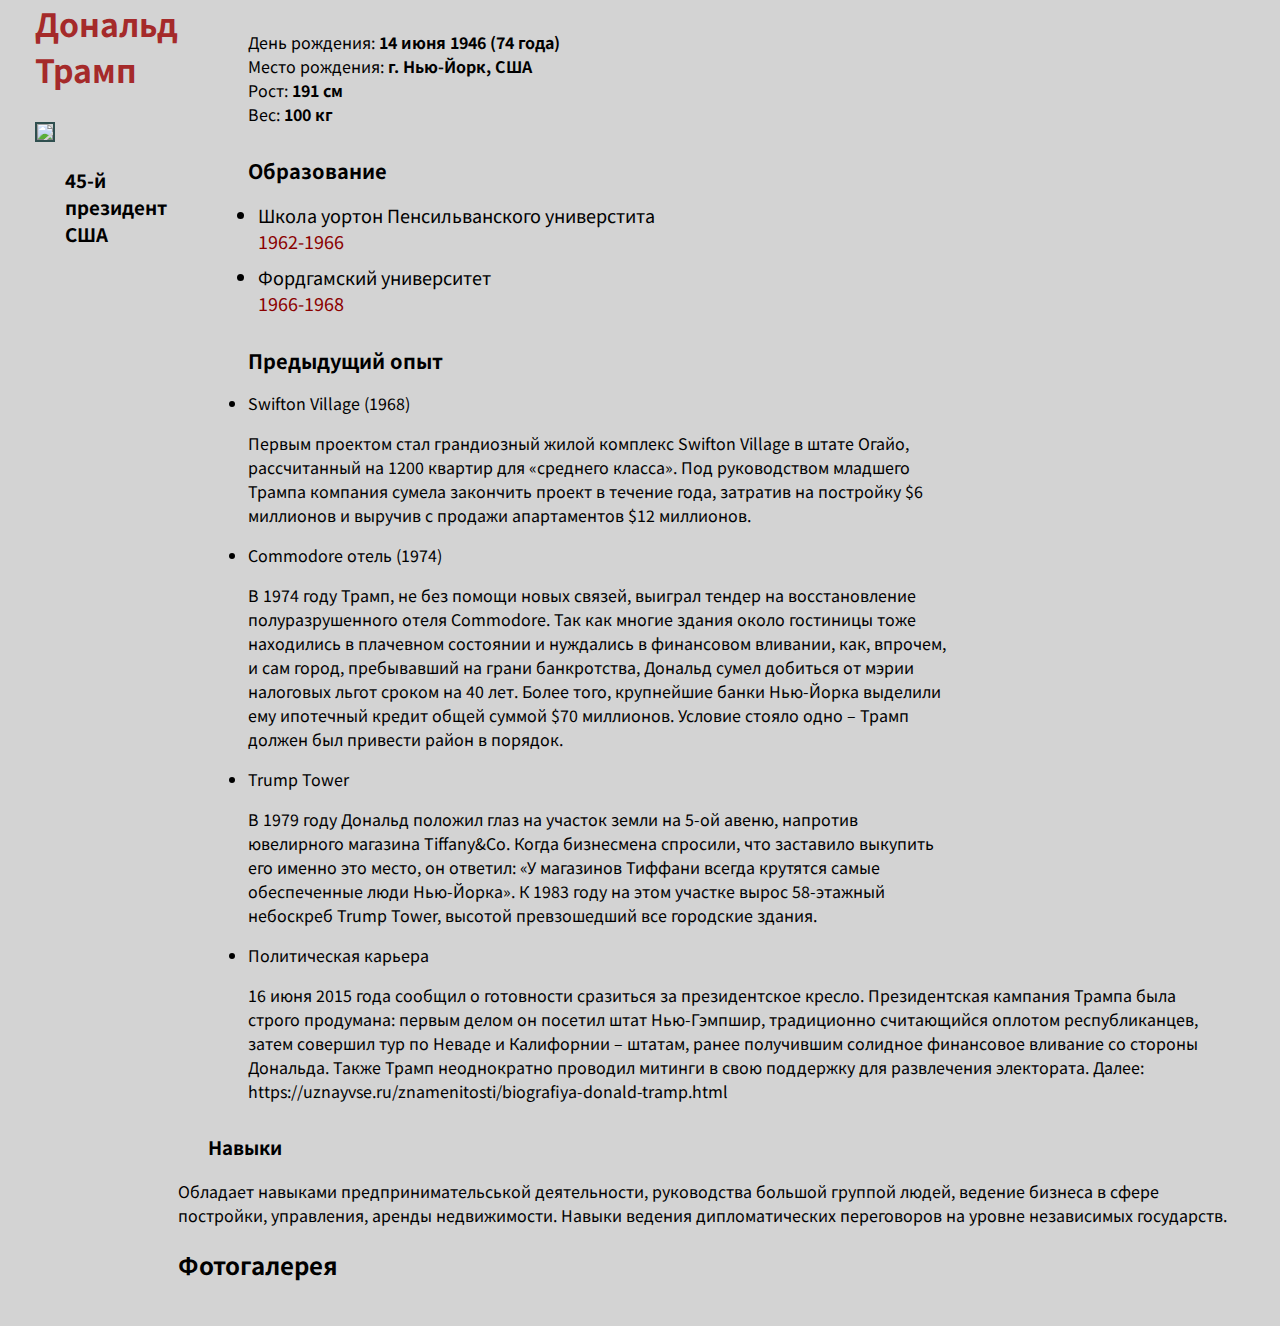
==== index.html @ 1827d162 "Add files via upload" ====
<!DOCTYPE html>
<html lang="en">
  <head>
    <meta charset="UTF-8" />
    <meta name="viewport" content="width=device-width, initial-scale=1.0" />
    <title>Резюме Дональд Трамп</title>
    <link rel="stylesheet" href="css/style.css" />
    <link
      href="https://fonts.googleapis.com/css2?family=Noto+Sans+JP&family=Roboto&display=swap"
      rel="stylesheet"
    />
  </head>
  <body>
    <head class="head">
      <div class="trump_about">
        <h1 class="trump">Дональд Трамп</h1>

        <img
          class="trump_image"
          src="https://upload.wikimedia.org/wikipedia/commons/thumb/5/56/Donald_Trump_official_portrait.jpg/800px-Donald_Trump_official_portrait.jpg"
        />
        <h3>45-й президент США</h3>
        <img
          src="https://imgc.allpostersimages.com/img/print/u-g-F8HGEK0.jpg?w=308&h=450"
          alt=""
          class="maga"
        />
      </div>
    </head>
    <main class="main">
      <ul class="list">
        <li class="list-element-2">
          День рождения: <span class="span_text">14 июня 1946 (74 года)</span>
        </li>
        <li class="list-element-2">
          Место рождения: <span class="span_text">г. Нью-Йорк, США</span>
        </li>
        <li class="list-element-2">
          Рост: <span class="span_text">191 см </span>
        </li>
        <li class="list-element-2">
          Вес: <span class="span_text">100 кг</span>
        </li>
      </ul>
      <ul class="list">
        <h2 class="h2">Образование</h2>
        <li class="list-element">
          Школа уортон Пенсильванского универстита
          <span class="span"> <br />1962-1966 </span>
        </li>
        <li class="list-element">
          Фордгамский университет
          <span class="span"> <br />1966-1968 </span>
        </li>
      </ul>
      <ul class="list">
        <h2 class="h2">Предыдущий опыт</h2>
        <li>
          Swifton Village (1968)

          <p class="text">
            Первым проектом стал грандиозный жилой комплекс Swifton Village в
            штате Огайо, рассчитанный на 1200 квартир для «среднего класса». Под
            руководством младшего Трампа компания сумела закончить проект в
            течение года, затратив на постройку $6 миллионов и выручив с продажи
            апартаментов $12 миллионов.
          </p>
        </li>
        <li>
          Commodore отель (1974)
          <p class="text">
            В 1974 году Трамп, не без помощи новых связей, выиграл тендер на
            восстановление полуразрушенного отеля Commodore. Так как многие
            здания около гостиницы тоже находились в плачевном состоянии и
            нуждались в финансовом вливании, как, впрочем, и сам город,
            пребывавший на грани банкротства, Дональд сумел добиться от мэрии
            налоговых льгот сроком на 40 лет. Более того, крупнейшие банки
            Нью-Йорка выделили ему ипотечный кредит общей суммой $70 миллионов.
            Условие стояло одно – Трамп должен был привести район в порядок.
          </p>
        </li>
        <li>
          Trump Tower
          <p class="text">
            В 1979 году Дональд положил глаз на участок земли на 5-ой авеню,
            напротив ювелирного магазина Tiffany&Co. Когда бизнесмена спросили,
            что заставило выкупить его именно это место, он ответил: «У
            магазинов Тиффани всегда крутятся самые обеспеченные люди
            Нью-Йорка». К 1983 году на этом участке вырос 58-этажный небоскреб
            Trump Tower, высотой превзошедший все городские здания.
          </p>
        </li>

        <li>
          Политическая карьера
          <p>
            16 июня 2015 года сообщил о готовности сразиться за президентское
            кресло. Президентская кампания Трампа была строго продумана: первым
            делом он посетил штат Нью-Гэмпшир, традиционно считающийся оплотом
            республиканцев, затем совершил тур по Неваде и Калифорнии – штатам,
            ранее получившим солидное финансовое вливание со стороны Дональда.
            Также Трамп неоднократно проводил митинги в свою поддержку для
            развлечения электората. Далее:
            https://uznayvse.ru/znamenitosti/biografiya-donald-tramp.html
          </p>
        </li>
      </ul>

      <section>
        <h3 class="h3">Навыки</h3>
        <p>
          Обладает навыками предпринимательськой деятельности, руководства
          большой группой людей, ведение бизнеса в сфере постройки, управления,
          аренды недвижимости. Навыки ведения дипломатических переговоров на
          уровне независимых государств.
        </p>
      </section>
      <section>
        <h2>Фотогалерея</h2>
        <img
          src="https://uznayvse.ru/images/content/2019/12/uzn_15759718580.jpg"
          alt=""
          class="photos"
        />
        <img
          src="https://uznayvse.ru/images/content/2017/1/uzn_14854381257.jpg"
          alt=""
          class="photos"
        />
        <img
          src="https://uznayvse.ru/images/stories2016/uzn_1459174820.jpg"
          alt=""
          class="photos"
        />
        <img
          src="https://uznayvse.ru/images/stories2016/uzn_1459174945.jpg"
          alt=""
          class="photos"
        />
        <img
          src="https://uznayvse.ru/images/stories2016/uzn_1459175154.jpg"
          alt=""
          class="photos"
        />
        <img
          src="https://uznayvse.ru/images/stories2016/uzn_1459173979.jpg"
          alt=""
          class="photos"
        />
      </section>
    </main>
  </body>
</html>
---- css/style.css ----
body {
  margin: auto;
  max-width: 1210px;
  background-color: lightgray;
  color: black;
  display: flex;
  font-family: "Noto Sans JP", sans-serif;
}

.trump {
  margin: auto auto 30px auto;
}
.trump_image {
  width: 300px;
  border: solid 2px darkslategrey;
}
h1 {
  color: brown;
}
.h2 {
  margin-top: 30px;
  font-size: 20px;
}
h3 {
  margin-left: 30px;
}
.list {
  margin: 30px;
}
.list-element {
  font-size: 18px;
  margin: 10px;
}
.list-element-2 {
  list-style-type: none;
}
.span {
  color: darkred;
}
.span_text {
  font-weight: bold;
}
.text {
  max-width: 700px;
}

.photos {
  max-width: 250px;
}
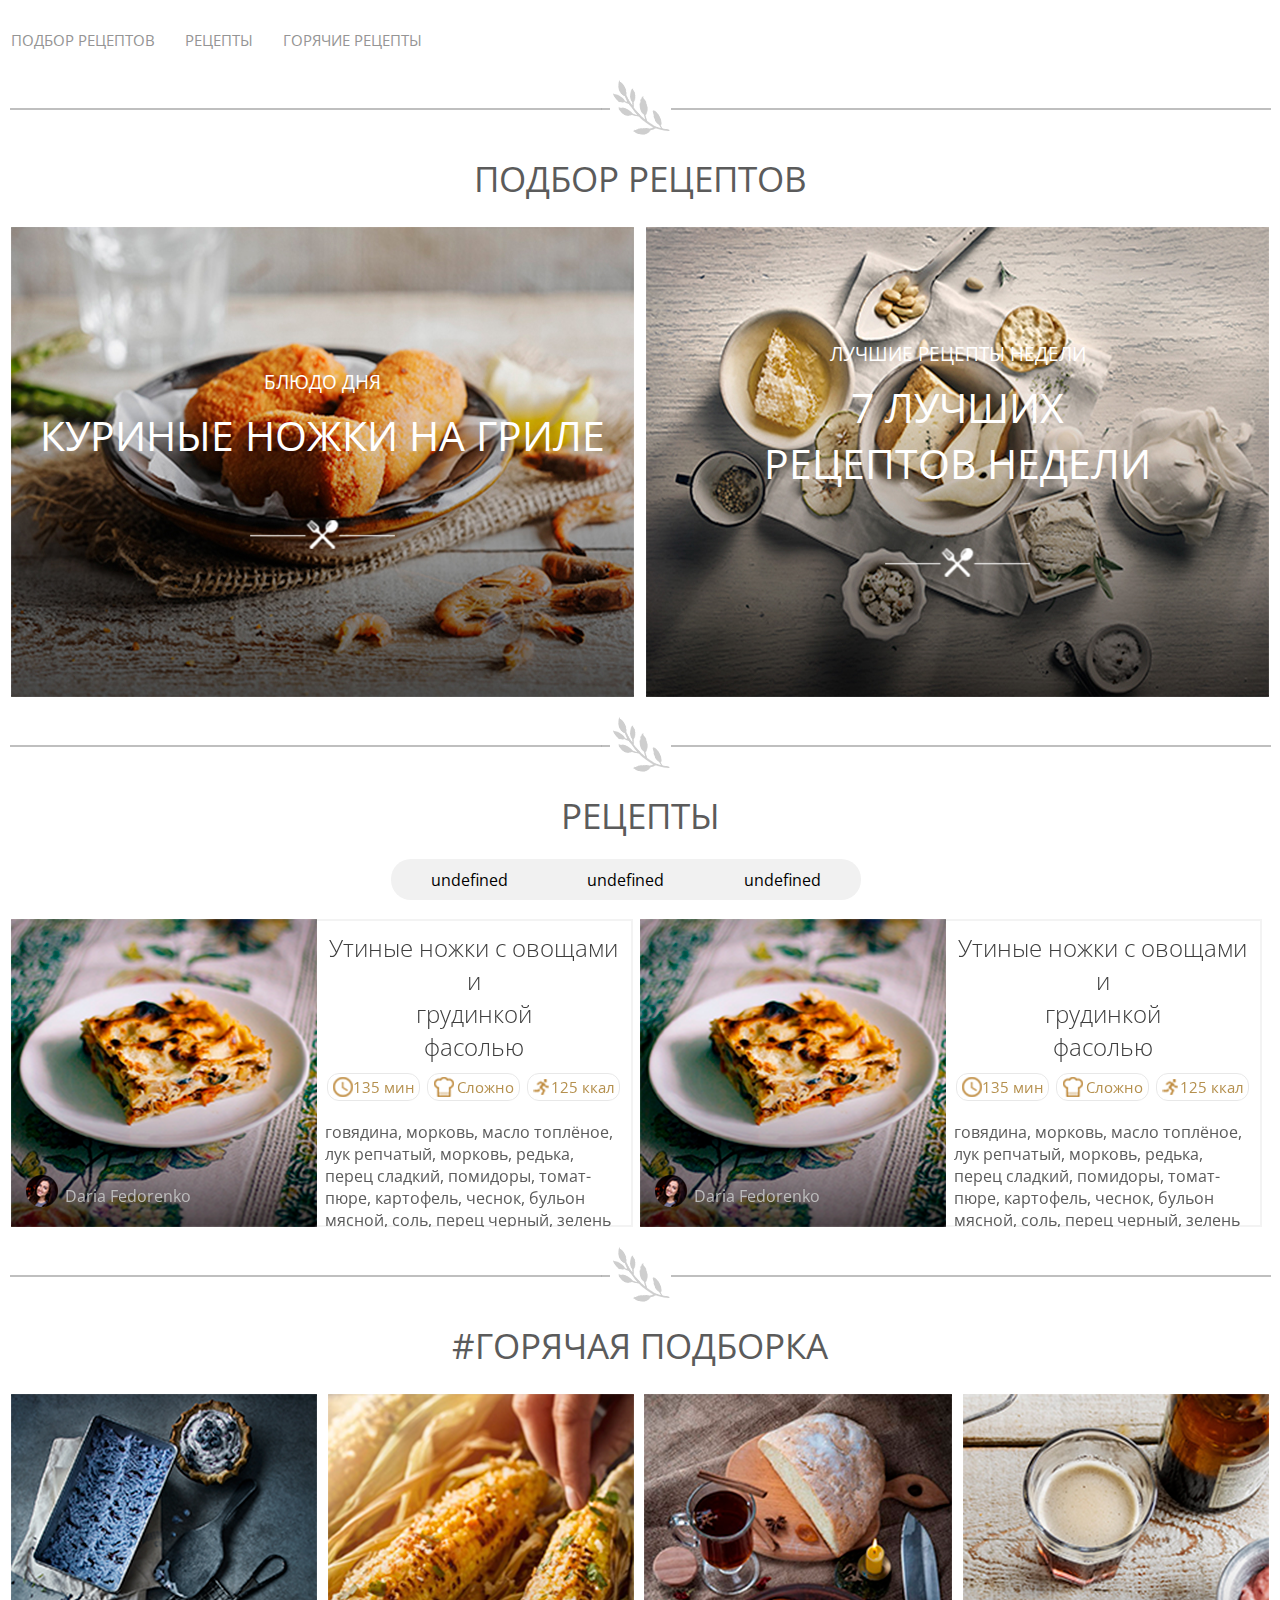
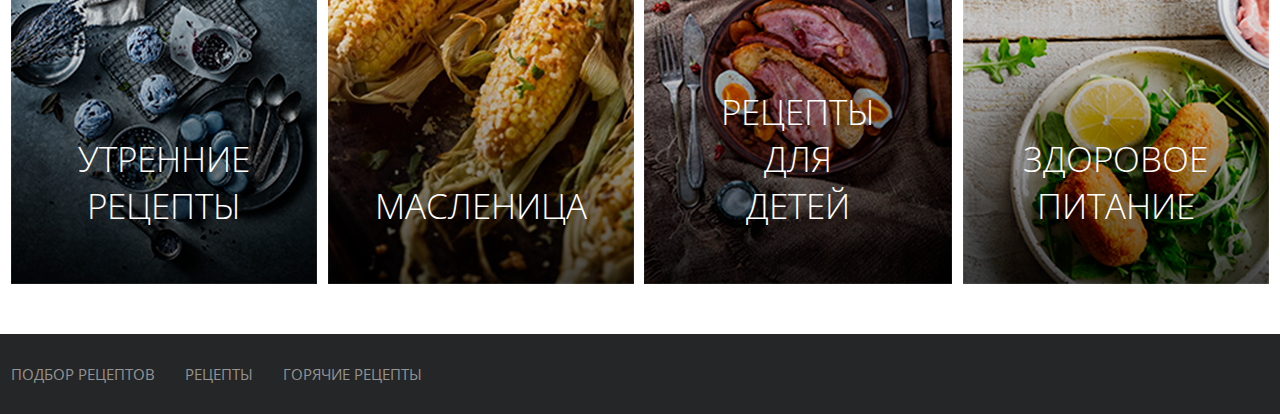
==== commit 3b85e257: "upload HW-2 with slider" ====
--- a/index.html
+++ b/index.html
@@ -3,151 +3,625 @@
   <head>
     <meta charset="UTF-8" />
     <meta name="viewport" content="width=device-width, initial-scale=1.0" />
-    <title>Резюме Дональд Трамп</title>
     <link rel="stylesheet" href="css/style.css" />
+    <link rel="stylesheet" href="css/slick.css" />
     <link
-      href="https://fonts.googleapis.com/css2?family=Noto+Sans+JP&family=Roboto&display=swap"
+      href="https://fonts.googleapis.com/css2?family=Lato&family=Open+Sans&display=swap"
       rel="stylesheet"
     />
+    <title>Lesson-2 HW</title>
   </head>
+
   <body>
-    <head class="head">
-      <div class="trump_about">
-        <h1 class="trump">Дональд Трамп</h1>
-
-        <img
-          class="trump_image"
-          src="https://upload.wikimedia.org/wikipedia/commons/thumb/5/56/Donald_Trump_official_portrait.jpg/800px-Donald_Trump_official_portrait.jpg"
-        />
-        <h3>45-й президент США</h3>
-        <img
-          src="https://imgc.allpostersimages.com/img/print/u-g-F8HGEK0.jpg?w=308&h=450"
-          alt=""
-          class="maga"
-        />
-      </div>
-    </head>
-    <main class="main">
-      <ul class="list">
-        <li class="list-element-2">
-          День рождения: <span class="span_text">14 июня 1946 (74 года)</span>
-        </li>
-        <li class="list-element-2">
-          Место рождения: <span class="span_text">г. Нью-Йорк, США</span>
-        </li>
-        <li class="list-element-2">
-          Рост: <span class="span_text">191 см </span>
-        </li>
-        <li class="list-element-2">
-          Вес: <span class="span_text">100 кг</span>
-        </li>
-      </ul>
-      <ul class="list">
-        <h2 class="h2">Образование</h2>
-        <li class="list-element">
-          Школа уортон Пенсильванского универстита
-          <span class="span"> <br />1962-1966 </span>
-        </li>
-        <li class="list-element">
-          Фордгамский университет
-          <span class="span"> <br />1966-1968 </span>
-        </li>
-      </ul>
-      <ul class="list">
-        <h2 class="h2">Предыдущий опыт</h2>
-        <li>
-          Swifton Village (1968)
-
-          <p class="text">
-            Первым проектом стал грандиозный жилой комплекс Swifton Village в
-            штате Огайо, рассчитанный на 1200 квартир для «среднего класса». Под
-            руководством младшего Трампа компания сумела закончить проект в
-            течение года, затратив на постройку $6 миллионов и выручив с продажи
-            апартаментов $12 миллионов.
-          </p>
-        </li>
-        <li>
-          Commodore отель (1974)
-          <p class="text">
-            В 1974 году Трамп, не без помощи новых связей, выиграл тендер на
-            восстановление полуразрушенного отеля Commodore. Так как многие
-            здания около гостиницы тоже находились в плачевном состоянии и
-            нуждались в финансовом вливании, как, впрочем, и сам город,
-            пребывавший на грани банкротства, Дональд сумел добиться от мэрии
-            налоговых льгот сроком на 40 лет. Более того, крупнейшие банки
-            Нью-Йорка выделили ему ипотечный кредит общей суммой $70 миллионов.
-            Условие стояло одно – Трамп должен был привести район в порядок.
-          </p>
-        </li>
-        <li>
-          Trump Tower
-          <p class="text">
-            В 1979 году Дональд положил глаз на участок земли на 5-ой авеню,
-            напротив ювелирного магазина Tiffany&Co. Когда бизнесмена спросили,
-            что заставило выкупить его именно это место, он ответил: «У
-            магазинов Тиффани всегда крутятся самые обеспеченные люди
-            Нью-Йорка». К 1983 году на этом участке вырос 58-этажный небоскреб
-            Trump Tower, высотой превзошедший все городские здания.
-          </p>
-        </li>
-
-        <li>
-          Политическая карьера
-          <p>
-            16 июня 2015 года сообщил о готовности сразиться за президентское
-            кресло. Президентская кампания Трампа была строго продумана: первым
-            делом он посетил штат Нью-Гэмпшир, традиционно считающийся оплотом
-            республиканцев, затем совершил тур по Неваде и Калифорнии – штатам,
-            ранее получившим солидное финансовое вливание со стороны Дональда.
-            Также Трамп неоднократно проводил митинги в свою поддержку для
-            развлечения электората. Далее:
-            https://uznayvse.ru/znamenitosti/biografiya-donald-tramp.html
-          </p>
-        </li>
-      </ul>
-
-      <section>
-        <h3 class="h3">Навыки</h3>
-        <p>
-          Обладает навыками предпринимательськой деятельности, руководства
-          большой группой людей, ведение бизнеса в сфере постройки, управления,
-          аренды недвижимости. Навыки ведения дипломатических переговоров на
-          уровне независимых государств.
-        </p>
+    <!-- Верхняя часть-->
+    <header>
+      <section class="container">
+        <nav>
+          <ul class="nav-bar">
+            <li class="nav-bar_item">
+              <a class="nav-bar_link" href="#sel-rec">Подбор рецептов</a>
+            </li>
+            <li class="nav-bar_item">
+              <a class="nav-bar_link" href="#recipes">Рецепты</a>
+            </li>
+            <li class="nav-bar_item">
+              <a class="nav-bar_link" href="#hot_rec">Горячие рецепты</a>
+            </li>
+          </ul>
+        </nav>
       </section>
-      <section>
-        <h2>Фотогалерея</h2>
-        <img
-          src="https://uznayvse.ru/images/content/2019/12/uzn_15759718580.jpg"
-          alt=""
-          class="photos"
-        />
-        <img
-          src="https://uznayvse.ru/images/content/2017/1/uzn_14854381257.jpg"
-          alt=""
-          class="photos"
-        />
-        <img
-          src="https://uznayvse.ru/images/stories2016/uzn_1459174820.jpg"
-          alt=""
-          class="photos"
-        />
-        <img
-          src="https://uznayvse.ru/images/stories2016/uzn_1459174945.jpg"
-          alt=""
-          class="photos"
-        />
-        <img
-          src="https://uznayvse.ru/images/stories2016/uzn_1459175154.jpg"
-          alt=""
-          class="photos"
-        />
-        <img
-          src="https://uznayvse.ru/images/stories2016/uzn_1459173979.jpg"
-          alt=""
-          class="photos"
-        />
+
+      <div class="separator"></div>
+    </header>
+
+    <!-- Центральная часть-->
+    <main>
+      <section class="container">
+        <h2 id="sel-rec" class="section-title">подбор рецептов</h2>
+        <section class="section-recipes">
+          <!--Первое промо-->
+          <div class="promo promo-1">
+            <div class="promo_text">
+              <p>Блюдо дня</p>
+              <p class="promo_text-title">Куриные ножки на гриле</p>
+              <img src="./img/img__icons.png" />
+            </div>
+          </div>
+
+          <!--Второе прмомо-->
+
+          <div class="promo promo-2">
+            <div class="promo_text">
+              <p>лучшие рецепты недели</p>
+              <p class="promo_text-title title-2">7 лучших рецептов недели</p>
+              <img src="./img/img__icons.png" />
+            </div>
+          </div>
+        </section>
+        <div class="separator"></div>
+
+        <!--Рецепты-->
+
+        <section class="recipes-choise">
+          <h2 id="recipes" class="section-title">рецепты</h2>
+          <!--Селектор категории-->
+
+          <div class="box-parent">
+            <!--Первый рецепт-->
+            <div class="recipe">
+              <div class="recipe-img legs">
+                <div class="rec-author">
+                  <img
+                    class="img-author"
+                    src="./img/icons/Эллипс 1.png"
+                    alt=""
+                  />
+                  <p>Daria Fedorenko</p>
+                </div>
+              </div>
+
+              <div class="rec-text">
+                <h3 class="recipe-title">
+                  Утиные ножки с овощами и <br />
+                  грудинкой <br />
+                  фасолью
+                </h3>
+                <div class="recipe-list">
+                  <div class="recipe-list_item">
+                    <img src="img/icons/time.png" alt="time" srcset="" />
+                    <p>135 мин</p>
+                  </div>
+                  <div class="recipe-list_item">
+                    <img
+                      class="icons"
+                      src="img/icons/hard.png"
+                      alt="hard"
+                      srcset=""
+                    />
+                    <p>Сложно</p>
+                  </div>
+                  <div class="recipe-list_item">
+                    <img src="img/icons/kaloriy 3.png" alt="ccal" srcset="" />
+                    <p>125 ккал</p>
+                  </div>
+                </div>
+                <p class="howdo">
+                  говядина, морковь, масло топлёное, лук репчатый, морковь,
+                  редька, перец сладкий, помидоры, томат-пюре, картофель,
+                  чеснок, бульон мясной, соль, перец черный, зелень петрушки...
+                </p>
+                <div class="soc-media">
+                  <div class="like">
+                    <img
+                      class="like-img"
+                      src="img/socials/like.png"
+                      alt="like"
+                    />
+                    <p>16</p>
+                  </div>
+                  <div>
+                    <a
+                      class="soc-icons"
+                      href="https://www.vk.com"
+                      class="soc-link"
+                    >
+                      <img src="img/socials/vk.png" alt="" />
+                    </a>
+                    <a
+                      class="soc-icons"
+                      href="https://www.facebook.com"
+                      class="soc-link"
+                    >
+                      <img src="img/socials/facebook.png" alt="fb" />
+                    </a>
+                    <a
+                      class="soc-icons"
+                      href="https://www.odnoklassniki.com"
+                      class="soc-link"
+                    >
+                      <img
+                        src="img/socials/odnoklassniki.png"
+                        alt="odnoklassniki"
+                      />
+                    </a>
+                  </div>
+                </div>
+              </div>
+            </div>
+
+            <div class="recipe">
+              <div class="recipe-img legs">
+                <div class="rec-author">
+                  <img
+                    class="img-author"
+                    src="./img/icons/Эллипс 1.png"
+                    alt=""
+                  />
+                  <p>Daria Fedorenko</p>
+                </div>
+              </div>
+
+              <div class="rec-text">
+                <h3 class="recipe-title">
+                  Утиные ножки с овощами и <br />
+                  грудинкой <br />
+                  фасолью
+                </h3>
+                <div class="recipe-list">
+                  <div class="recipe-list_item">
+                    <img src="img/icons/time.png" alt="time" srcset="" />
+                    <p>135 мин</p>
+                  </div>
+                  <div class="recipe-list_item">
+                    <img
+                      class="icons"
+                      src="img/icons/hard.png"
+                      alt="hard"
+                      srcset=""
+                    />
+                    <p>Сложно</p>
+                  </div>
+                  <div class="recipe-list_item">
+                    <img src="img/icons/kaloriy 3.png" alt="ccal" srcset="" />
+                    <p>125 ккал</p>
+                  </div>
+                </div>
+                <p class="howdo">
+                  говядина, морковь, масло топлёное, лук репчатый, морковь,
+                  редька, перец сладкий, помидоры, томат-пюре, картофель,
+                  чеснок, бульон мясной, соль, перец черный, зелень петрушки...
+                </p>
+                <div class="soc-media">
+                  <div class="like">
+                    <img
+                      class="like-img"
+                      src="img/socials/like.png"
+                      alt="like"
+                    />
+                    <p>16</p>
+                  </div>
+                  <div>
+                    <a
+                      class="soc-icons"
+                      href="https://www.vk.com"
+                      class="soc-link"
+                    >
+                      <img src="img/socials/vk.png" alt="" />
+                    </a>
+                    <a
+                      class="soc-icons"
+                      href="https://www.facebook.com"
+                      class="soc-link"
+                    >
+                      <img src="img/socials/facebook.png" alt="fb" />
+                    </a>
+                    <a
+                      class="soc-icons"
+                      href="https://www.odnoklassniki.com"
+                      class="soc-link"
+                    >
+                      <img
+                        src="img/socials/odnoklassniki.png"
+                        alt="odnoklassniki"
+                      />
+                    </a>
+                  </div>
+                </div>
+              </div>
+            </div>
+
+            <div class="recipe">
+              <div class="recipe-img salad">
+                <div class="rec-author">
+                  <img
+                    class="img-author"
+                    src="./img/icons/Эллипс 1.png"
+                    alt=""
+                  />
+                  <p>Hristin Fedorenko</p>
+                </div>
+              </div>
+
+              <div class="rec-text">
+                <h3 class="recipe-title">
+                  Салат из свеклы с козьим сыром и медовой заправкой
+                </h3>
+                <div class="recipe-list">
+                  <div class="recipe-list_item">
+                    <img src="img/icons/time.png" alt="time" srcset="" />
+                    <p>35 мин</p>
+                  </div>
+                  <div class="recipe-list_item">
+                    <img
+                      class="icons"
+                      src="img/icons/hard.png"
+                      alt="hard"
+                      srcset=""
+                    />
+                    <p>Cложно</p>
+                  </div>
+                  <div class="recipe-list_item">
+                    <img src="img/icons/kaloriy 3.png" alt="ccal" srcset="" />
+                    <p>125 ккал</p>
+                  </div>
+                </div>
+                <p class="howdo">
+                  говядина, масло топлёное, лук репчатый, морковь, редька, перец
+                  сладкий, помидоры, томат-пюре, картофель...
+                </p>
+                <div class="soc-media">
+                  <div class="like">
+                    <img
+                      class="like-img"
+                      src="img/socials/like.png"
+                      alt="like"
+                    />
+                    <p>16</p>
+                  </div>
+                  <div>
+                    <a
+                      class="soc-icons"
+                      href="https://www.vk.com"
+                      class="soc-link"
+                    >
+                      <img src="img/socials/vk.png" alt="" />
+                    </a>
+                    <a
+                      class="soc-icons"
+                      href="https://www.facebook.com"
+                      class="soc-link"
+                    >
+                      <img src="img/socials/facebook.png" alt="fb" />
+                    </a>
+                    <a
+                      class="soc-icons"
+                      href="https://www.odnoklassniki.com"
+                      class="soc-link"
+                    >
+                      <img
+                        src="img/socials/odnoklassniki.png"
+                        alt="odnoklassniki"
+                      />
+                    </a>
+                  </div>
+                </div>
+              </div>
+            </div>
+            <div class="recipe">
+              <div class="recipe-img legs">
+                <div class="rec-author">
+                  <img
+                    class="img-author"
+                    src="./img/icons/Эллипс 1.png"
+                    alt=""
+                  />
+                  <p>Daria Fedorenko</p>
+                </div>
+              </div>
+
+              <div class="rec-text">
+                <h3 class="recipe-title">
+                  Утиные ножки с овощами и <br />
+                  грудинкой <br />
+                  фасолью
+                </h3>
+                <div class="recipe-list">
+                  <div class="recipe-list_item">
+                    <img src="img/icons/time.png" alt="time" srcset="" />
+                    <p>135 мин</p>
+                  </div>
+                  <div class="recipe-list_item">
+                    <img
+                      class="icons"
+                      src="img/icons/hard.png"
+                      alt="hard"
+                      srcset=""
+                    />
+                    <p>Сложно</p>
+                  </div>
+                  <div class="recipe-list_item">
+                    <img src="img/icons/kaloriy 3.png" alt="ccal" srcset="" />
+                    <p>125 ккал</p>
+                  </div>
+                </div>
+                <p class="howdo">
+                  говядина, морковь, масло топлёное, лук репчатый, морковь,
+                  редька, перец сладкий, помидоры, томат-пюре, картофель,
+                  чеснок, бульон мясной, соль, перец черный, зелень петрушки...
+                </p>
+                <div class="soc-media">
+                  <div class="like">
+                    <img
+                      class="like-img"
+                      src="img/socials/like.png"
+                      alt="like"
+                    />
+                    <p>16</p>
+                  </div>
+                  <div>
+                    <a
+                      class="soc-icons"
+                      href="https://www.vk.com"
+                      class="soc-link"
+                    >
+                      <img src="img/socials/vk.png" alt="" />
+                    </a>
+                    <a
+                      class="soc-icons"
+                      href="https://www.facebook.com"
+                      class="soc-link"
+                    >
+                      <img src="img/socials/facebook.png" alt="fb" />
+                    </a>
+                    <a
+                      class="soc-icons"
+                      href="https://www.odnoklassniki.com"
+                      class="soc-link"
+                    >
+                      <img
+                        src="img/socials/odnoklassniki.png"
+                        alt="odnoklassniki"
+                      />
+                    </a>
+                  </div>
+                </div>
+              </div>
+            </div>
+
+            <div class="recipe">
+              <div class="recipe-img legs">
+                <div class="rec-author">
+                  <img
+                    class="img-author"
+                    src="./img/icons/Эллипс 1.png"
+                    alt=""
+                  />
+                  <p>Daria Fedorenko</p>
+                </div>
+              </div>
+
+              <div class="rec-text">
+                <h3 class="recipe-title">
+                  Утиные ножки с овощами и <br />
+                  грудинкой <br />
+                  фасолью
+                </h3>
+                <div class="recipe-list">
+                  <div class="recipe-list_item">
+                    <img src="img/icons/time.png" alt="time" srcset="" />
+                    <p>135 мин</p>
+                  </div>
+                  <div class="recipe-list_item">
+                    <img
+                      class="icons"
+                      src="img/icons/hard.png"
+                      alt="hard"
+                      srcset=""
+                    />
+                    <p>Сложно</p>
+                  </div>
+                  <div class="recipe-list_item">
+                    <img src="img/icons/kaloriy 3.png" alt="ccal" srcset="" />
+                    <p>125 ккал</p>
+                  </div>
+                </div>
+                <p class="howdo">
+                  говядина, морковь, масло топлёное, лук репчатый, морковь,
+                  редька, перец сладкий, помидоры, томат-пюре, картофель,
+                  чеснок, бульон мясной, соль, перец черный, зелень петрушки...
+                </p>
+                <div class="soc-media">
+                  <div class="like">
+                    <img
+                      class="like-img"
+                      src="img/socials/like.png"
+                      alt="like"
+                    />
+                    <p>16</p>
+                  </div>
+                  <div>
+                    <a
+                      class="soc-icons"
+                      href="https://www.vk.com"
+                      class="soc-link"
+                    >
+                      <img src="img/socials/vk.png" alt="" />
+                    </a>
+                    <a
+                      class="soc-icons"
+                      href="https://www.facebook.com"
+                      class="soc-link"
+                    >
+                      <img src="img/socials/facebook.png" alt="fb" />
+                    </a>
+                    <a
+                      class="soc-icons"
+                      href="https://www.odnoklassniki.com"
+                      class="soc-link"
+                    >
+                      <img
+                        src="img/socials/odnoklassniki.png"
+                        alt="odnoklassniki"
+                      />
+                    </a>
+                  </div>
+                </div>
+              </div>
+            </div>
+            <div class="recipe">
+              <div class="recipe-img legs">
+                <div class="rec-author">
+                  <img
+                    class="img-author"
+                    src="./img/icons/Эллипс 1.png"
+                    alt=""
+                  />
+                  <p>Daria Fedorenko</p>
+                </div>
+              </div>
+
+              <div class="rec-text">
+                <h3 class="recipe-title">
+                  Утиные ножки с овощами и <br />
+                  грудинкой <br />
+                  фасолью
+                </h3>
+                <div class="recipe-list">
+                  <div class="recipe-list_item">
+                    <img src="img/icons/time.png" alt="time" srcset="" />
+                    <p>135 мин</p>
+                  </div>
+                  <div class="recipe-list_item">
+                    <img
+                      class="icons"
+                      src="img/icons/hard.png"
+                      alt="hard"
+                      srcset=""
+                    />
+                    <p>Сложно</p>
+                  </div>
+                  <div class="recipe-list_item">
+                    <img src="img/icons/kaloriy 3.png" alt="ccal" srcset="" />
+                    <p>125 ккал</p>
+                  </div>
+                </div>
+                <p class="howdo">
+                  говядина, морковь, масло топлёное, лук репчатый, морковь,
+                  редька, перец сладкий, помидоры, томат-пюре, картофель,
+                  чеснок, бульон мясной, соль, перец черный, зелень петрушки...
+                </p>
+                <div class="soc-media">
+                  <div class="like">
+                    <img
+                      class="like-img"
+                      src="img/socials/like.png"
+                      alt="like"
+                    />
+                    <p>16</p>
+                  </div>
+                  <div>
+                    <a
+                      class="soc-icons"
+                      href="https://www.vk.com"
+                      class="soc-link"
+                    >
+                      <img src="img/socials/vk.png" alt="" />
+                    </a>
+                    <a
+                      class="soc-icons"
+                      href="https://www.facebook.com"
+                      class="soc-link"
+                    >
+                      <img src="img/socials/facebook.png" alt="fb" />
+                    </a>
+                    <a
+                      class="soc-icons"
+                      href="https://www.odnoklassniki.com"
+                      class="soc-link"
+                    >
+                      <img
+                        src="img/socials/odnoklassniki.png"
+                        alt="odnoklassniki"
+                      />
+                    </a>
+                  </div>
+                </div>
+              </div>
+            </div>
+          </div>
+        </section>
+        <div class="separator"></div>
+        <section class="hot compilation">
+          <h2 id="hot_rec" class="section-title last-child">
+            горячая подборка
+          </h2>
+          <div class="recipe-compilation">
+            <div class="recipe-compilation_item">
+              <img
+                class="compilation_img"
+                src="./img/compilation/img_one.png"
+                alt=""
+                srcset=""
+              />
+              <p class="compilation_img-text">
+                Утренние <br />
+                рецепты
+              </p>
+            </div>
+            <div class="recipe-compilation_item">
+              <img
+                class="compilation_img"
+                src="./img/compilation/img_2.png"
+                alt=""
+                srcset=""
+              />
+              <p class="compilation_img-text">Масленица</p>
+            </div>
+            <div class="recipe-compilation_item">
+              <img
+                class="compilation_img"
+                src="./img/compilation/4 копия 16.png"
+                alt=""
+                srcset=""
+              />
+              <p class="compilation_img-text">
+                Рецепты <br />
+                для <br />
+                детей
+              </p>
+            </div>
+            <div class="recipe-compilation_item">
+              <img
+                class="compilation_img"
+                src="./img/compilation/4 копия 15.png"
+                alt=""
+                srcset=""
+              />
+              <p class="compilation_img-text">Здоровое питание</p>
+            </div>
+          </div>
+        </section>
       </section>
     </main>
+
+    <!--Footer-->
+    <footer class="footer">
+      <section class="container">
+        <ul class="nav-bar">
+          <li class="nav-bar_item">
+            <a class="nav-bar_link" href="#sel-rec">Подбор рецептов</a>
+          </li>
+          <li class="nav-bar_item">
+            <a class="nav-bar_link" href="#recipes">Рецепты</a>
+          </li>
+          <li class="nav-bar_item">
+            <a class="nav-bar_link" href="#hot_rec">Горячие рецепты</a>
+          </li>
+        </ul>
+      </section>
+    </footer>
+    <script src="https://code.jquery.com/jquery-3.5.1.min.js"></script>
+    <script src="js/slick.min.js"></script>
+    <script src="js/main.js"></script>
   </body>
 </html>
--- a/css/style.css
+++ b/css/style.css
@@ -1,49 +1,312 @@
+* {
+  margin: 0;
+  padding: 0;
+  box-sizing: border-box;
+  text-decoration: none;
+  list-style-type: none;
+  scroll-behavior: smooth;
+}
 body {
+  cursor: url("../img/icons/kolpak-pekarskiy.png"), auto;
+  font-family: "Myriad Pro Regular", "Open Sans", sans-serif;
   margin: auto;
-  max-width: 1210px;
-  background-color: lightgray;
-  color: black;
-  display: flex;
-  font-family: "Noto Sans JP", sans-serif;
-}
-
-.trump {
-  margin: auto auto 30px auto;
-}
-.trump_image {
+}
+
+.container {
+  max-width: 1260px;
+  width: 100%;
+  margin: 0 auto;
+}
+
+.container {
+  max-width: 1258px;
+  margin: auto;
+}
+/* Header section*/
+.nav-bar {
+  display: flex;
+}
+.nav-bar_item {
+  margin-top: 30px;
+  margin: 29px 30px 29px 0;
+}
+a {
+  font-size: 15px;
+  color: #949494;
+  margin-top: 30px;
+  text-transform: uppercase;
+  text-decoration: none;
+}
+.nav-bar_link {
+  transition: border-bottom 0.4s;
+  border-bottom: 2px solid transparent;
+}
+.nav-bar_link:hover {
+  color: #b5904e;
+  border-bottom: 2px solid #b5904e;
+}
+
+.nav-bar_item:last-child {
+  padding-right: 0px;
+}
+.separator {
+  background-position: center center;
+  background-image: url(../img/separator.png);
+  width: 79px;
+  height: 55px;
+  position: relative;
+  margin: 0px auto;
+}
+
+.separator::before {
+  right: 70px;
+  top: 50%;
+}
+.separator::after {
+  left: 70px;
+  top: 50%;
+}
+.separator::before,
+.separator::after {
+  content: "";
+  width: 600px;
+  height: 2px;
+  background-color: #949494;
+  position: absolute;
+  opacity: 60%;
+}
+
+/*Main content*/
+.section-recipes {
+  display: flex;
+  justify-content: space-between;
+  margin-bottom: 20px;
+}
+
+.section-title {
+  display: flex;
+  justify-content: center;
+  align-items: center;
+  color: #5b5b5b;
+  font-size: 35px;
+  text-transform: uppercase;
+  margin: 20px auto 25px;
+  font-weight: 400;
+}
+
+.promo {
+  background: url(../img/img__1.jpg);
+  height: 470px;
+  width: 623px;
+  background-repeat: no-repeat;
+  background-position: center;
+  background-size: cover;
+  display: flex;
+  justify-content: center;
+  align-items: center;
+  color: #fff;
+  text-transform: uppercase;
+  text-align: center;
+  font-size: 19px;
+  transition: 0.8s;
+}
+.promo:hover {
+  transform: scale(1.02);
+  box-shadow: 2px 2px 7px 2px rgba(0, 0, 0, 0.7);
+}
+.promo-2 {
+  background: url(../img/img__2.jpg);
+}
+
+#recipes {
+  margin-bottom: 80px;
+}
+.promo_text-title {
+  letter-spacing: 0.001em;
+  font-size: 41px;
+  margin: 12px 0px 57px 0px;
+  position: relative;
+}
+.title-2 {
+  max-width: 390px;
+}
+
+/* Рецепты*/
+
+.res_menu-item {
+  height: 41px;
+  border-radius: 20px;
+  color: #fff;
+  display: flex;
+  justify-content: center;
+  align-items: center;
+  transition: 0.3s;
+  color: #5b5b5b;
+  width: 149px;
+}
+.res_menu-item:hover {
+  background-color: #2f3032;
+  transition: 0.4s;
+  color: #fff;
+}
+
+.res_menu-item:nth-child(2):hover .recipe-all {
+  transform: rotate(180deg);
+}
+.recipe-title {
+  font-size: 18pt;
+  font-weight: lighter;
+  width: 290px;
+  text-align: center;
+  margin-right: auto;
+  margin-left: auto;
+  margin-bottom: 10px;
+  color: #3d3d3d;
+}
+.recipe-all {
+  display: flex;
+  justify-content: space-between;
+  margin-bottom: 31px;
+  transition: transform 1s;
+}
+.recipe {
+  display: flex;
+  width: 623px;
+  height: 308px;
+}
+
+.recipe-img {
+  width: 306px;
+
+  background-repeat: no-repeat;
+  background-size: cover;
+  display: flex;
+}
+.legs {
+  background-image: url(../img/dugs_legs.png);
+}
+.salad {
+  background-image: url(../img/salad.png);
+}
+.img-author {
+  margin-right: 7px;
+}
+.rec-author {
+  padding: 15px;
+  padding-bottom: 20px;
+  color: #bcbcbc;
+  display: flex;
+  align-items: flex-end;
+}
+.rec-text {
+  border-top: solid 2px #f3f3f3;
+  border-right: solid 2px #f3f3f3;
+  border-bottom: solid 2px #f3f3f3;
+  padding-bottom: 0px;
+  padding-top: 10px;
+  width: 317px;
+  display: flex;
+  flex-direction: column;
+  justify-content: space-between;
+}
+.soc-icons:not(:last-child) {
+  margin-right: 20px;
+}
+.soc-icons:last-child {
+  margin-right: 15px;
+}
+.recipe-list {
+  display: flex;
+  justify-content: space-around;
   width: 300px;
-  border: solid 2px darkslategrey;
-}
-h1 {
-  color: brown;
-}
-.h2 {
-  margin-top: 30px;
-  font-size: 20px;
-}
-h3 {
-  margin-left: 30px;
-}
-.list {
-  margin: 30px;
-}
-.list-element {
-  font-size: 18px;
-  margin: 10px;
-}
-.list-element-2 {
-  list-style-type: none;
-}
-.span {
-  color: darkred;
-}
-.span_text {
-  font-weight: bold;
-}
-.text {
-  max-width: 700px;
-}
-
-.photos {
-  max-width: 250px;
-}
+  margin-bottom: 20px;
+  margin-right: auto;
+  margin-left: auto;
+}
+
+.recipe-list_item {
+  display: flex;
+  box-sizing: content-box;
+  font-size: 11pt;
+  border: solid 1px #e8e8e8;
+  border-radius: 12px;
+  color: #b5904e;
+  width: 83px;
+  justify-content: space-around;
+  align-items: center;
+  padding: 3px 4px;
+}
+.howdo {
+  margin-bottom: auto;
+  color: #5b5b5b;
+  padding: 0px 8px;
+}
+.soc-media {
+  border-top: solid 2px #f3f3f3;
+  display: flex;
+  justify-content: space-between;
+  align-items: center;
+  padding: 8px;
+  height: 49px;
+}
+
+.like {
+  display: flex;
+  justify-content: space-between;
+  color: #5b5b5b;
+  opacity: 70%;
+  font-size: 15px;
+}
+.like-img {
+  margin-right: 10px;
+}
+
+/* Горячая подборка*/
+.last-child::before {
+  content: "#";
+}
+
+.recipe-compilation {
+  display: flex;
+  justify-content: space-between;
+  margin-bottom: 50px;
+  height: 490px;
+}
+.recipe-compilation_item {
+  position: relative;
+  transition: transform 0.6s, box-shadow 0.2s;
+}
+.recipe-compilation_item:hover {
+  transform: scale(1.05);
+  box-shadow: 5px 5px 15px 5px rgba(0, 0, 0, 0.7);
+  cursor: pointer;
+}
+
+.compilation_img {
+  max-width: 100%;
+}
+.compilation_img-text {
+  position: absolute;
+  bottom: 55px;
+  left: 0;
+  width: 100%;
+  font-size: 26pt;
+  color: #fff;
+  text-align: center;
+  font-weight: lighter;
+  text-transform: uppercase;
+}
+
+/* Footer*/
+
+.footer {
+  display: flex;
+  margin: 0 auto;
+  box-sizing: content-box;
+  background: #252627;
+  text-decoration: none;
+}
+
+.nav-footer {
+  padding-left: 55px;
+}
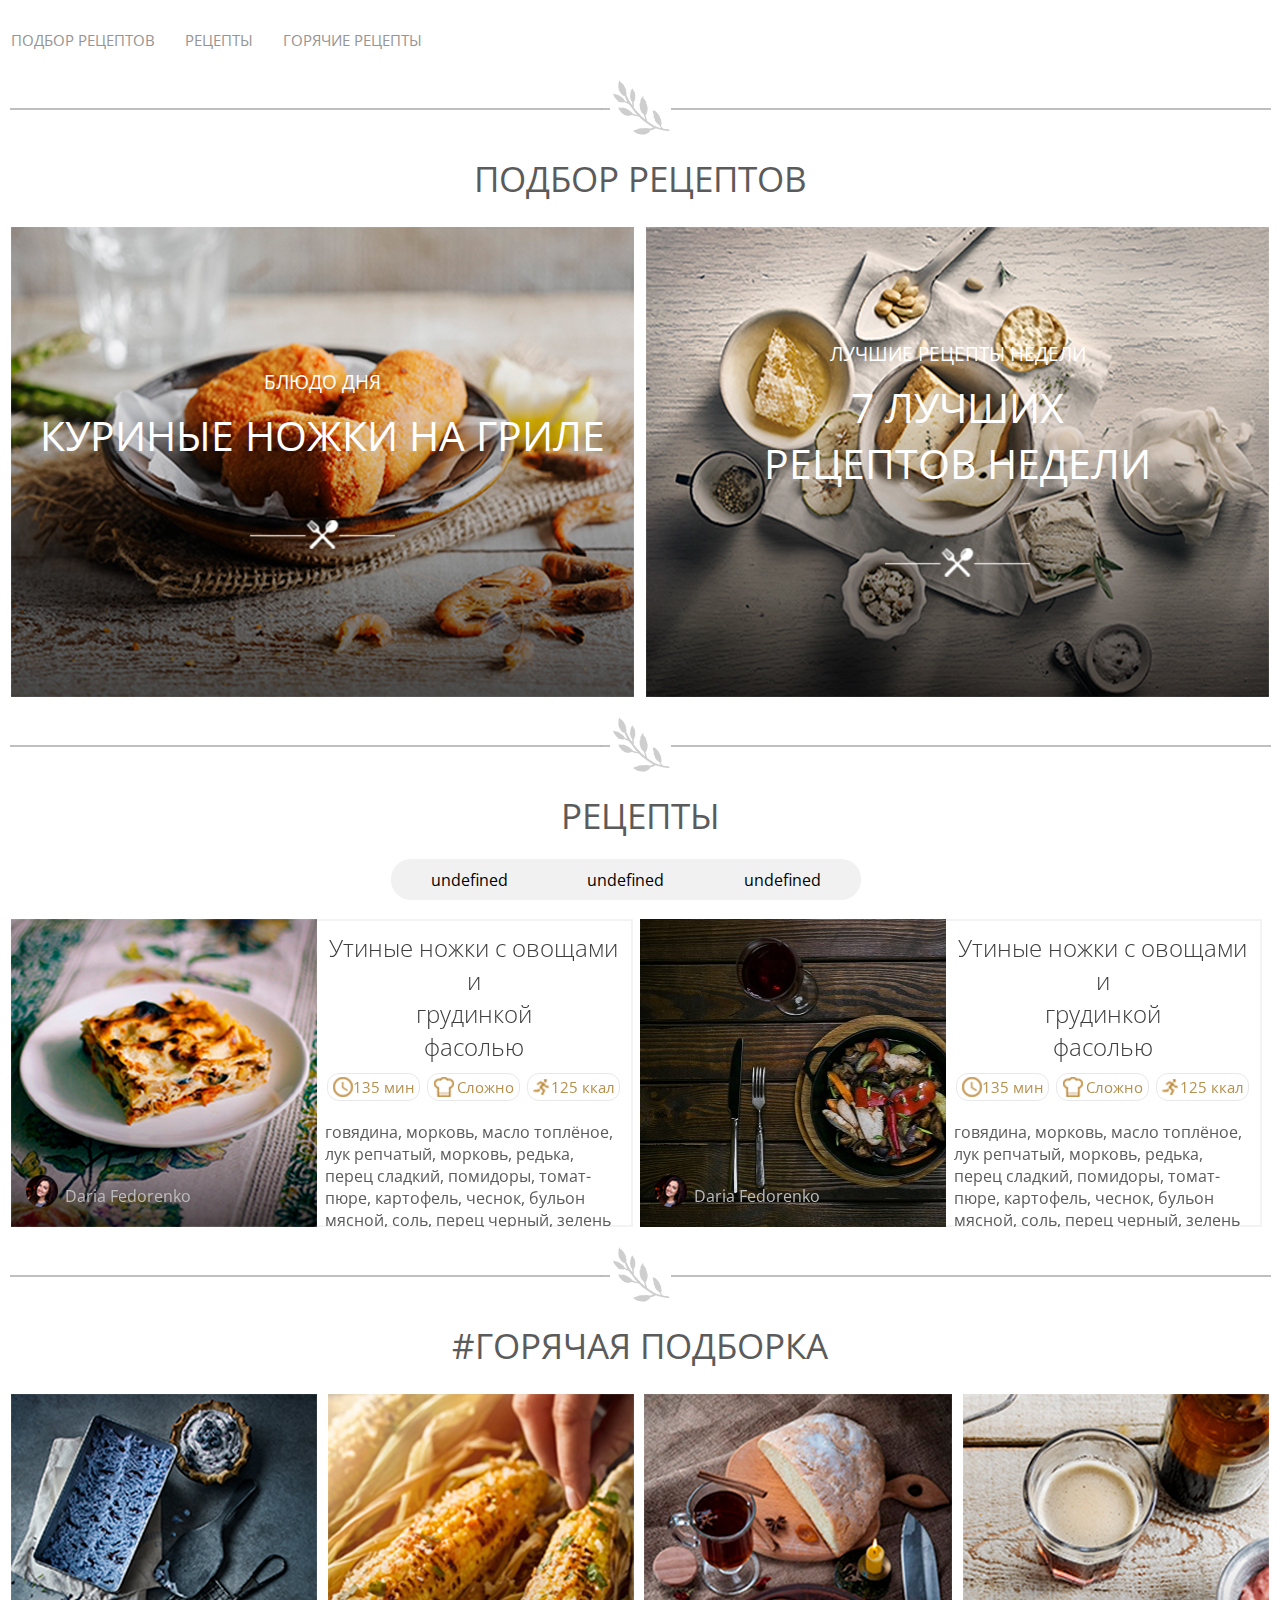
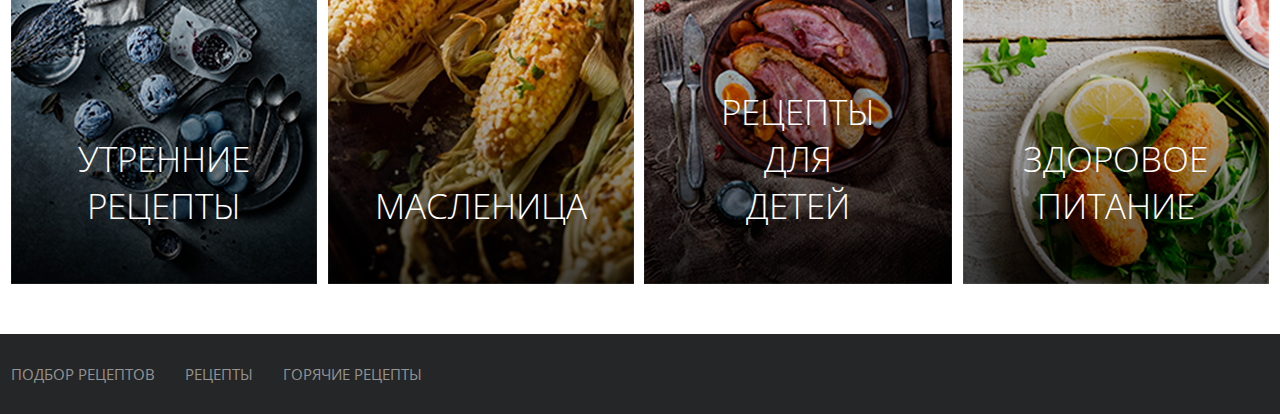
==== commit f66ea418: "update images in recipe section" ====
--- a/index.html
+++ b/index.html
@@ -150,7 +150,7 @@
             </div>
 
             <div class="recipe">
-              <div class="recipe-img legs">
+              <div class="recipe-img dessert">
                 <div class="rec-author">
                   <img
                     class="img-author"
@@ -308,7 +308,7 @@
               </div>
             </div>
             <div class="recipe">
-              <div class="recipe-img legs">
+              <div class="recipe-img wine">
                 <div class="rec-author">
                   <img
                     class="img-author"
@@ -389,7 +389,7 @@
             </div>
 
             <div class="recipe">
-              <div class="recipe-img legs">
+              <div class="recipe-img fish">
                 <div class="rec-author">
                   <img
                     class="img-author"
--- a/css/style.css
+++ b/css/style.css
@@ -187,6 +187,17 @@
 }
 .salad {
   background-image: url(../img/salad.png);
+}
+.dessert {
+  background-image: url(../img/traditional-dessert-sliced-poached-pears-in-white-wine-served-in-black-plate-with-syrup-ice-cream-lemon-zest-and-glass-of-.jpg);
+}
+.wine {
+  background-image: url(../img/1000-1309d453a15ee7427c6199098058a983.jpg);
+  background-position: bottom;
+}
+.fish {
+  background-image: url(../img/b7faeea11645e01b8.jpg);
+  background-position: bottom;
 }
 .img-author {
   margin-right: 7px;
